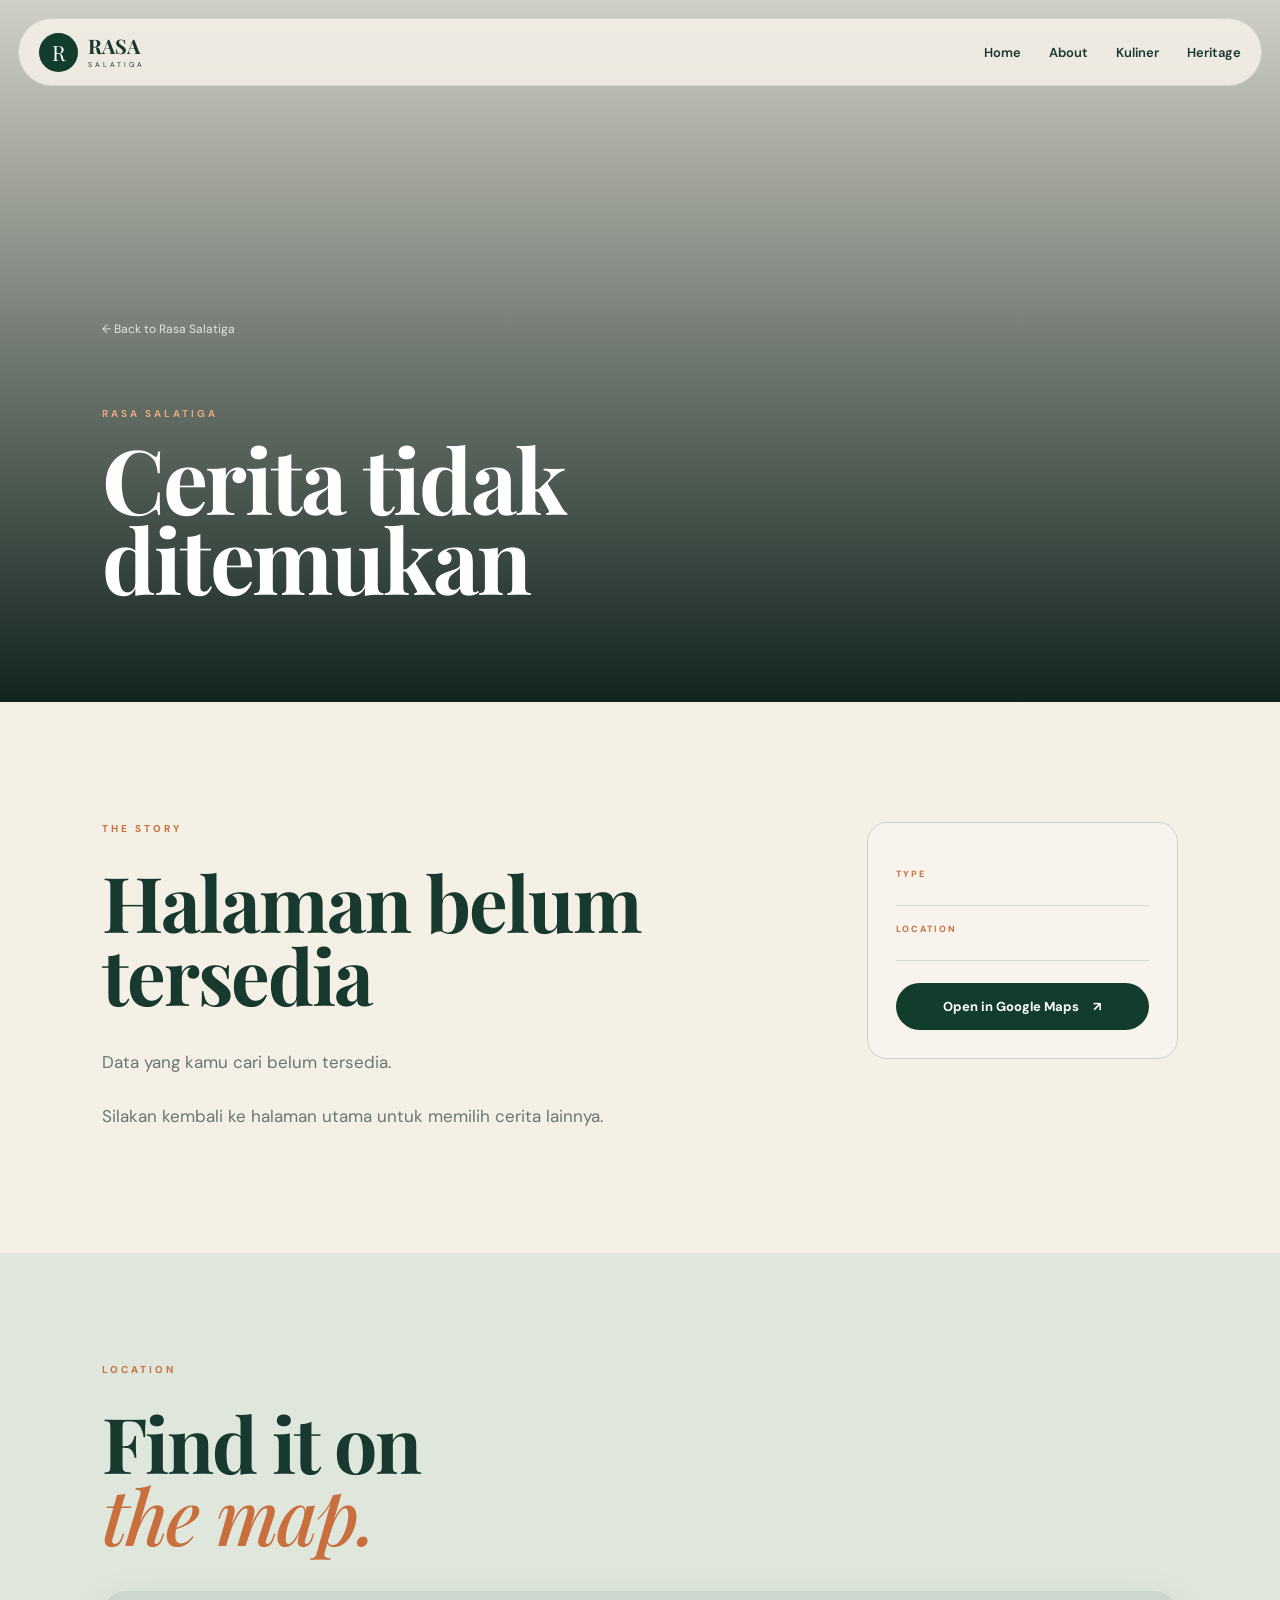
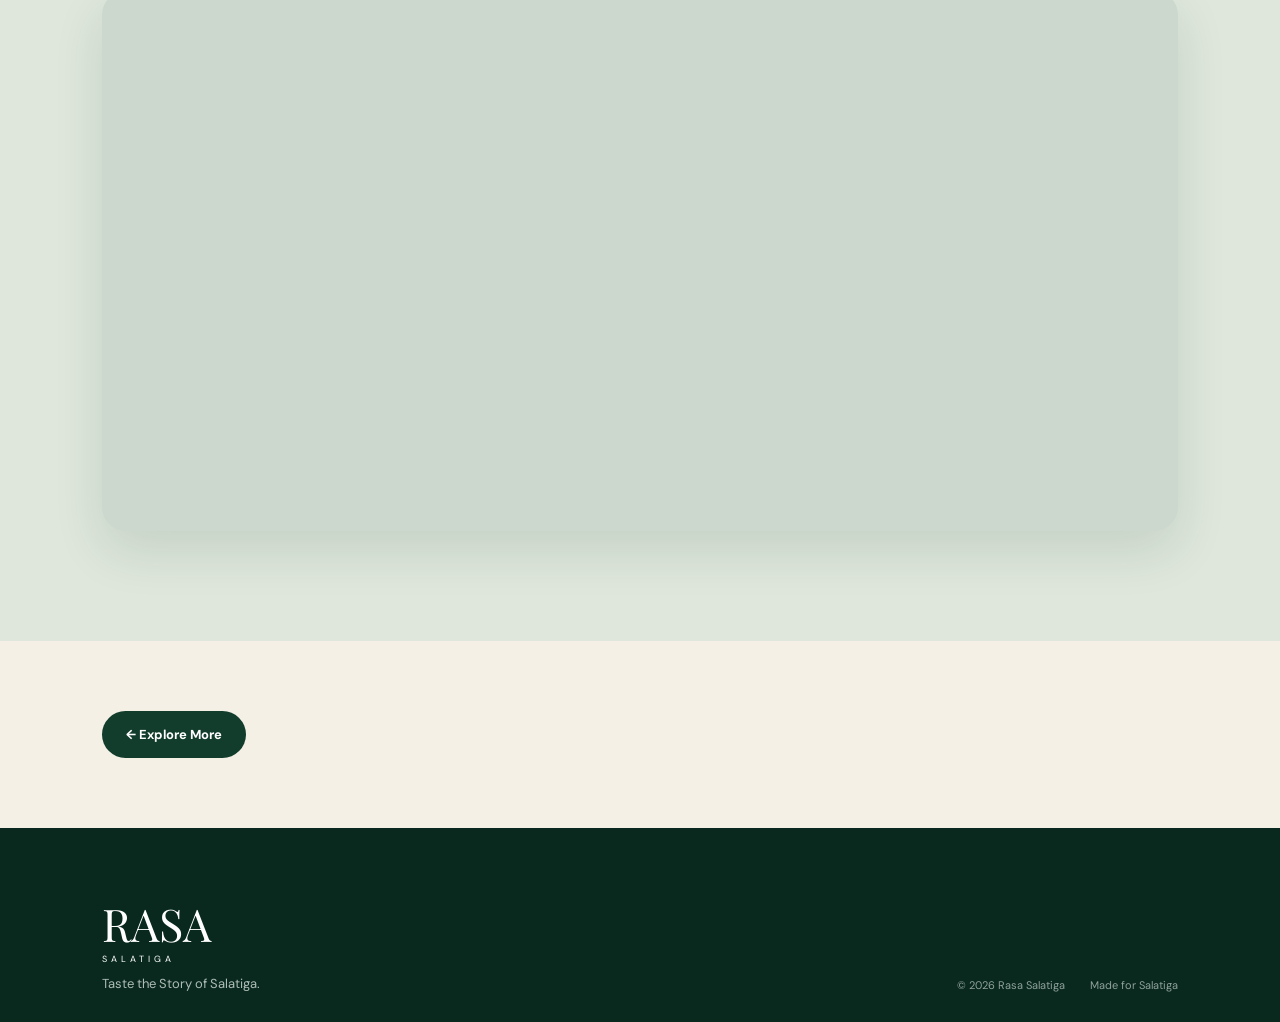
==== detail.html @ db3ddf27 "initial commit" ====
<!DOCTYPE html>
<html lang="id">

<head>

    <meta charset="UTF-8">

    <meta
        name="viewport"
        content="width=device-width, initial-scale=1.0">

    <title>
        Detail — Rasa Salatiga
    </title>


    <link rel="preconnect"
          href="https://fonts.googleapis.com">

    <link
        href="https://fonts.googleapis.com/css2?family=DM+Sans:wght@400;500;600;700&family=Playfair+Display:ital,wght@0,500;0,600;0,700;1,500;1,600&display=swap"
        rel="stylesheet">


    <link
        rel="stylesheet"
        href="css/style.css">

    <link
        rel="stylesheet"
        href="css/detail.css">

</head>


<body>


<header class="site-header">

    <a
        href="index.html"
        class="brand">

        <span class="brand-mark">
            R
        </span>

        <span class="brand-text">

            <strong>
                RASA
            </strong>

            <small>
                SALATIGA
            </small>

        </span>

    </a>


    <nav class="nav">

        <a href="index.html#home">
            Home
        </a>

        <a href="index.html#about">
            About
        </a>

        <a href="index.html#kuliner">
            Kuliner
        </a>

        <a href="index.html#heritage">
            Heritage
        </a>

    </nav>

</header>



<main>



<section
    class="detail-hero"
    id="detailHero">


    <div class="detail-overlay">
    </div>


    <div class="detail-content">


        <a
            href="index.html"
            class="back-link">

            ← Back to Rasa Salatiga

        </a>


        <div
            class="detail-category"
            id="detailCategory">

        </div>


        <h1 id="detailTitle">

            Loading...

        </h1>


        <p id="detailLocation">

        </p>

    </div>

</section>



<!-- STORY -->

<section class="detail-main">


    <div class="story">


        <div class="section-label">

            THE STORY

        </div>


        <h2 id="detailHeading">

        </h2>


        <div id="detailText">

        </div>

    </div>



    <!-- INFO -->

    <aside class="quick-info">


        <div class="info-item">

            <small>
                TYPE
            </small>

            <strong id="detailType">
            </strong>

        </div>


        <div class="info-item">

            <small>
                LOCATION
            </small>

            <strong id="detailAddress">
            </strong>

        </div>


        <a
            id="mapsButton"
            href="#"
            target="_blank"
            class="btn btn-dark">

            Open in Google Maps

            <span>
                ↗
            </span>

        </a>

    </aside>

</section>



<!-- MAP -->

<section class="map-section">


    <div class="map-heading">


        <div>

            <div class="section-label">

                LOCATION

            </div>


            <h2>

                Find it on
                <br>

                <em>the map.</em>

            </h2>

        </div>


    

    </div>



    <div
        class="map-container"
        id="mapContainer">

    </div>

</section>



<section class="detail-bottom">

    <a
        href="index.html#kuliner"
        class="btn btn-dark">

        ← Explore More

    </a>

</section>


</main>



<footer class="footer">

    <div>

        <div class="footer-logo">

            RASA

            <span>
                SALATIGA
            </span>

        </div>


        <p>
            Taste the Story of Salatiga.
        </p>

    </div>


    <div class="footer-bottom">

        <span>
            © 2026 Rasa Salatiga
        </span>

        <span>
            Made for Salatiga
        </span>

    </div>

</footer>



<script
    src="js/detail.js">
</script>


</body>

</html>
---- css/style.css ----
* {
    margin: 0;
    padding: 0;
    box-sizing: border-box;
}

:root {
    --green: #123c2c;
    --dark-green: #09291f;
    --cream: #f5f0e6;
    --sage: #dfe7dc;
    --orange: #c96f3d;
    --text: #18392e;
    --muted: #68776f;
    --white: #ffffff;
}

html {
    scroll-behavior: smooth;
}

body {
    font-family: "DM Sans", sans-serif;
    background: var(--cream);
    color: var(--text);
    overflow-x: hidden;
}

a {
    color: inherit;
}


/* =========================
   NAVBAR
========================= */

.site-header {
    position: fixed;
    z-index: 1000;

    top: 18px;
    left: 50%;

    transform: translateX(-50%);

    width: min(1250px, calc(100% - 36px));
    height: 68px;

    padding: 0 20px;

    display: flex;
    align-items: center;
    justify-content: space-between;

    border-radius: 50px;

    background: rgba(245, 240, 230, .88);

    backdrop-filter: blur(18px);

    border: 1px solid rgba(18, 60, 44, .12);

    transition: .3s;
}

.site-header.scrolled {
    box-shadow:
        0 15px 40px rgba(18, 60, 44, .15);
}


/* BRAND */

.brand {
    display: flex;
    align-items: center;
    gap: 10px;

    text-decoration: none;
}

.brand-mark {
    width: 39px;
    height: 39px;

    display: grid;
    place-items: center;

    border-radius: 50%;

    background: var(--green);

    color: white;

    font-family: "Playfair Display", serif;

    font-size: 21px;
}

.brand-text {
    display: flex;
    flex-direction: column;

    line-height: 1;
}

.brand-text strong {
    font-family: "Playfair Display", serif;

    font-size: 20px;
}

.brand-text small {
    font-size: 7px;

    letter-spacing: 3px;

    margin-top: 5px;
}


/* NAV */

.nav {
    display: flex;
    gap: 28px;
}

.nav a {
    position: relative;

    text-decoration: none;

    font-size: 13px;

    font-weight: 600;
}

.nav a::after {
    content: "";

    position: absolute;

    left: 0;
    bottom: -8px;

    width: 0;
    height: 2px;

    background: var(--orange);

    transition: .3s;
}

.nav a:hover::after,
.nav a.active::after {
    width: 100%;
}


/* Stamp Badge */
.stamp-badge {
    position: absolute;
    top: 15px;
    right: 220px;
    width: 90px;
    height: 90px;
    border: 2px dashed #d47a43;
    border-radius: 50%;
    display: flex;
    justify-content: center;
    align-items: center;
    font-size: 10px;
    text-transform: uppercase;
    color: #d47a43;
    letter-spacing: 1px;
    transform: rotate(-15deg);
    z-index: 4;
    background: rgba(11, 35, 25, 0.9);
    text-align: center;
}




.menu-toggle {
    display: none;

    width: 42px;
    height: 42px;

    border: none;

    background: transparent;

    cursor: pointer;
}

.menu-toggle span {
    display: block;

    width: 20px;
    height: 2px;

    background: var(--green);

    margin: 4px auto;
}


/* =========================
   HERO
========================= */

.hero {
    min-height: 100vh;

    position: relative;

    display: flex;

    align-items: center;

    padding: 150px 8%;

    color: white;

    background: var(--dark-green);

    overflow: hidden;
}

.hero-bg {
    position: absolute;

    inset: -5%;

    background:
        linear-gradient(
            90deg,
            rgba(5, 30, 22, .95),
            rgba(5, 30, 22, .58),
            rgba(5, 30, 22, .1)
        ),
        url("../img/hero.jpg");

    background-size: cover;

    background-position: center;

    transform: scale(1.04);

    transition: transform 1s;
}

.hero-overlay {
    position: absolute;

    inset: 0;

    background:
        radial-gradient(
            circle at 70% 40%,
            rgba(255,255,255,.12),
            transparent 35%
        );
}

.hero-content {
    position: relative;

    z-index: 2;

    max-width: 800px;
}

.eyebrow {
    color: #e6ad88;

    font-size: 10px;

    letter-spacing: 4px;

    font-weight: 700;

    margin-bottom: 25px;
}

.hero h1 {
    font-family: "Playfair Display", serif;

    font-size: clamp(60px, 8vw, 110px);

    line-height: .88;

    letter-spacing: -3px;

    margin-bottom: 30px;
}

.hero h1 em {
    color: var(--orange);

    font-weight: 500;
}

.hero-description {
    max-width: 540px;

    font-size: 17px;

    line-height: 1.8;

    color: #e0e8e3;
}

.hero-buttons {
    display: flex;

    gap: 12px;

    margin-top: 35px;
}


/* BUTTON */

.btn {
    display: inline-flex;

    align-items: center;
    justify-content: center;

    gap: 14px;

    padding: 15px 24px;

    border-radius: 999px;

    text-decoration: none;

    font-size: 13px;

    font-weight: 700;

    transition: .3s;
}

.btn-primary {
    background: var(--orange);

    color: white;
}

.btn-primary:hover {
    transform: translateY(-4px);

    box-shadow:
        0 15px 30px rgba(201,111,61,.25);
}

.btn-outline {
    color: white;

    border: 1px solid rgba(255,255,255,.45);
}

.btn-outline:hover {
    background: white;

    color: var(--green);
}

.btn-dark {
    background: var(--green);

    color: white;
}

.btn-dark:hover {
    background: var(--orange);

    transform: translateY(-3px);
}


/* HERO INFO */

.hero-location {
    position: absolute;

    right: 5%;

    top: 50%;

    writing-mode: vertical-rl;

    font-size: 9px;

    letter-spacing: 3px;

    color: rgba(255,255,255,.7);
}

.hero-scroll {
    position: absolute;

    bottom: 30px;
    left: 8%;

    font-size: 9px;

    letter-spacing: 3px;

    color: rgba(255,255,255,.7);
}

.hero-scroll span {
    color: #e5aa80;

    margin-left: 12px;
}


/* =========================
   SECTION
========================= */

.section {
    padding: 120px 8%;
}

.section-label {
    color: var(--orange);

    font-size: 10px;

    letter-spacing: 3px;

    font-weight: 700;

    margin-bottom: 30px;
}

.section-label.light {
    color: #e4aa82;
}

h2 {
    font-family: "Playfair Display", serif;

    font-size: clamp(45px, 6vw, 78px);

    line-height: .95;

    letter-spacing: -2px;
}

h2 em {
    color: var(--orange);

    font-weight: 500;
}


/* =========================
   ABOUT
========================= */

.about {
    background: var(--cream);
}

.about-grid {
    display: grid;

    grid-template-columns: 1fr 1fr;

    gap: 100px;
}

.kicker {
    font-size: 10px;

    letter-spacing: 3px;

    font-weight: 700;

    margin-bottom: 18px;
}

.about-description {
    max-width: 570px;

    padding-top: 35px;

    font-size: 17px;

    line-height: 1.9;

    color: var(--muted);
}

.about-description p + p {
    margin-top: 22px;
}

.about-description strong {
    color: var(--text);
}


/* =========================
   DARK SECTION
========================= */

.dark-section {
    background: var(--green);

    color: white;
}

.section-heading {
    display: flex;

    justify-content: space-between;

    align-items: flex-end;

    gap: 50px;

    margin-bottom: 60px;
}

.section-heading > p {
    max-width: 390px;

    color: #c0cec7;

    line-height: 1.8;
}


/* =========================
   FOOD
========================= */

.food-grid {
    display: grid;

    grid-template-columns:
        repeat(4, 1fr);

    gap: 18px;
}

.food-card {
    background: var(--cream);

    color: var(--text);

    border-radius: 18px;

    overflow: hidden;

    transition: .4s;
}

.food-card:hover {
    transform: translateY(-10px);

    box-shadow:
        0 20px 40px rgba(0,0,0,.2);
}

.food-image {
    height: 300px;

    position: relative;

    overflow: hidden;
}

.food-image img {
    width: 100%;
    height: 100%;

    object-fit: cover;

    transition: .5s;
}

.food-card:hover img {
    transform: scale(1.08);
}

.food-image span {
    position: absolute;

    right: 15px;
    top: 15px;

    width: 42px;
    height: 42px;

    display: grid;
    place-items: center;

    border-radius: 50%;

    background: white;

    font-size: 11px;

    font-weight: 700;
}

.food-content {
    padding: 25px;
}

.food-content small,
.heritage-info small {
    color: var(--orange);

    font-size: 9px;

    letter-spacing: 2px;

    font-weight: 700;
}

.food-content h3 {
    font-family: "Playfair Display", serif;

    font-size: 27px;

    line-height: 1.05;

    margin: 12px 0;
}

.food-content p {
    color: var(--muted);

    font-size: 13px;

    line-height: 1.7;

    min-height: 65px;
}

.food-content a,
.heritage-info a {
    display: inline-flex;

    align-items: center;

    gap: 9px;

    margin-top: 18px;

    text-decoration: none;

    font-size: 12px;

    font-weight: 700;
}

.food-content b,
.heritage-info b {
    color: var(--orange);

    font-size: 17px;
}


/* =========================
   HERITAGE
========================= */

.heritage {
    background: var(--cream);
}

.heritage-list {
    display: flex;

    flex-direction: column;
}

.heritage-card {
    display: grid;

    grid-template-columns:
        60px 38% 1fr;

    align-items: center;

    gap: 28px;

    padding: 25px 0;

    border-top: 1px solid #ccd2ca;

    transition: .3s;
}

.heritage-card:last-child {
    border-bottom: 1px solid #ccd2ca;
}

.heritage-number {
    font-family: "Playfair Display", serif;

    color: var(--orange);

    font-size: 24px;
}

.heritage-image {
    height: 270px;

    overflow: hidden;

    border-radius: 16px;
}

.heritage-image img {
    width: 100%;
    height: 100%;

    object-fit: cover;

    transition: .5s;
}

.heritage-card:hover img {
    transform: scale(1.07);
}

.heritage-info {
    max-width: 520px;
}

.heritage-info h3 {
    font-family: "Playfair Display", serif;

    font-size: 40px;

    line-height: 1;

    margin: 14px 0;
}

.heritage-info p {
    color: var(--muted);

    line-height: 1.75;

    font-size: 14px;
}


/* =========================
   JOURNEY
========================= */

.journey {
    background: var(--sage);
}

.journey-grid {
    display: grid;

    grid-template-columns: 1fr 1fr;

    gap: 100px;

    align-items: center;
}

.journey-grid > div:first-child > p {
    max-width: 500px;

    margin: 30px 0;

    color: var(--muted);

    line-height: 1.8;
}

.timeline {
    display: flex;

    flex-direction: column;
}

.timeline-item {
    display: grid;

    grid-template-columns: 60px 1fr;

    gap: 18px;
}

.timeline-item > span {
    font-family: "Playfair Display", serif;

    font-size: 24px;

    color: var(--orange);
}

.timeline-item small {
    color: var(--orange);

    font-size: 9px;

    letter-spacing: 2px;

    font-weight: 700;
}

.timeline-item h3 {
    font-family: "Playfair Display", serif;

    font-size: 27px;

    margin: 7px 0;
}

.timeline-item p {
    color: var(--muted);

    font-size: 13px;

    line-height: 1.6;
}

.timeline-line {
    height: 45px;

    width: 1px;

    margin-left: 29px;

    background: #aebcb1;
}


/* =========================
   CONTACT
========================= */

.contact {
    background: var(--cream);
}

.contact-box {
    max-width: 850px;

    margin: auto;

    padding: 80px 30px;

    text-align: center;

    border: 1px solid #ccd2ca;

    border-radius: 28px;
}

.contact-box p {
    max-width: 540px;

    margin: 28px auto;

    color: var(--muted);

    line-height: 1.8;
}



.footer {
    background: var(--dark-green);

    color: white;

    padding: 65px 8% 30px;

    display: flex;

    justify-content: space-between;

    align-items: flex-end;

    gap: 30px;
}

.footer-logo {
    font-family: "Playfair Display", serif;

    font-size: 45px;
}

.footer-logo span {
    display: block;

    font-family: "DM Sans", sans-serif;

    font-size: 9px;

    letter-spacing: 4px;
}

.footer p {
    color: #aebdb5;

    margin-top: 10px;

    font-size: 13px;
}

.footer-bottom {
    display: flex;

    gap: 25px;

    color: #8fa199;

    font-size: 11px;
}




.reveal {
    opacity: 0;

    transform: translateY(30px);

    transition:
        opacity .8s ease,
        transform .8s ease;
}

.reveal.show {
    opacity: 1;

    transform: translateY(0);
}


/* =========================
   RESPONSIVE
========================= */

@media(max-width:1050px) {

    .food-grid {
        grid-template-columns:
            repeat(2, 1fr);
    }

}


@media(max-width:760px) {

    .site-header {
        top: 12px;

        width:
            calc(100% - 24px);
    }


    .menu-toggle {
        display: block;
    }


    .nav {
        display: none;

        position: absolute;

        top: 76px;

        left: 0;
        right: 0;

        padding: 22px;

        border-radius: 22px;

        background: var(--cream);

        box-shadow:
            0 20px 40px rgba(0,0,0,.15);

        flex-direction: column;

        align-items: flex-start;
    }

    .nav.open {
        display: flex;
    }


    .hero {
        padding:
            140px 7% 100px;
    }


    .hero h1 {
        font-size: 60px;

        letter-spacing: -2px;
    }


    .hero-location {
        display: none;
    }


    .section {
        padding:
            85px 7%;
    }


    .about-grid,
    .journey-grid {
        grid-template-columns: 1fr;

        gap: 50px;
    }


    .about-description {
        padding-top: 0;
    }


    .section-heading {
        flex-direction: column;

        align-items: flex-start;
    }


    .food-grid {
        grid-template-columns: 1fr;
    }


    .heritage-card {
        grid-template-columns: 1fr;
    }


    .heritage-number {
        display: none;
    }


    .heritage-image {
        height: 250px;
    }


    .heritage-info h3 {
        font-size: 34px;
    }


    .footer {
        flex-direction: column;

        align-items: flex-start;
    }


    .footer-bottom {
        flex-direction: column;

        gap: 8px;
    }

}


/* HP KECIL */
@media (max-width: 480px) {

    .site-header {
        height: 60px;
        padding: 0 14px;
    }

    .brand-text strong {
        font-size: 17px;
    }

    .hero {
        padding: 125px 6% 90px;
    }

    .hero h1 {
        font-size: clamp(42px, 12vw, 56px);
        letter-spacing: -1.5px;
        overflow-wrap: anywhere;
    }

    .hero-description {
        font-size: 14px;
    }

    .hero-buttons {
        flex-wrap: wrap;
    }

    .btn {
        padding: 13px 18px;
        font-size: 12px;
    }

    .section {
        padding: 70px 6%;
    }

    h2 {
        font-size: clamp(38px, 10vw, 48px);
    }

    .food-image {
        height: 240px;
    }

    .food-content {
        padding: 20px;
    }

    .heritage-image {
        height: 220px;
    }

    .contact-box {
        padding: 55px 20px;
    }

    .footer {
        padding: 50px 6% 25px;
    }
}


img {
    max-width: 100%;
}




.hero-polaroids {
    display: none;
}

@media (min-width: 1200px) {


    .hero {
        position: relative;
    }


    .hero-content {
        position: relative;
        width: 50%;
        max-width: 50%;
        z-index: 2;
    }
    .hero-polaroids {
        display: block;
        position: absolute;
        width: 500px;
        height: 450px;
        right: 4%;
        top: 50%;
        transform: translateY(-50%);
        z-index: 3;
    }

    
    .polaroid {
        position: absolute;
        width: 240px;
        padding: 12px 12px 42px;
        background: #fffdf7;
        box-shadow: 0 12px 30px rgba(0, 0, 0, 0.25);
        border-radius: 2px;
        box-sizing: border-box;
        transition:
            transform 0.3s ease,
            box-shadow 0.3s ease;
    }

    .polaroid img {
        display: block;
        width: 100%;
        height: 260px;
        object-fit: cover;
    }

    .polaroid p {
        position: absolute;
        bottom: 12px;
        left: 0;
        right: 0;
        margin: 0;
        text-align: center;
        font-family: "Playfair Display", serif;
        font-size: 15px;
        font-style: italic;
        color: #38453a;
    }

   

.polaroid-one {
    top: 45px;
    left: 90px;
    transform: rotate(8deg);
    z-index: 2;
}


.polaroid-two {
    top: 130px;
    left: 0;
    transform: rotate(-9deg);
    z-index: 3;
}


  

    .polaroid-one:hover {
        transform: rotate(13deg) translateY(-6px);
        z-index: 4;
        box-shadow: 0 18px 38px rgba(0, 0, 0, 0.3);
    }


    .polaroid-two:hover {
        transform: rotate(-5deg) translateY(-6px);
        z-index: 4;
        box-shadow: 0 18px 38px rgba(0, 0, 0, 0.3);
    }
}
/* TABLET */
@media (min-width: 761px) and (max-width: 1199px) {


    .hero-polaroids {
        display: none !important;
    }

    
    .hero {
        min-height: 100vh;
        padding: 140px 7% 110px;
        display: flex;
        align-items: center;
        position: relative;
    }

   
    .hero-content {
        position: relative;
        width: 100%;
        max-width: 100%;
        z-index: 2;
    }


    .hero h1 {
        font-size: clamp(76px, 10vw, 120px);
        line-height: 0.92;
        letter-spacing: -3px;
        margin-bottom: 32px;
    }

   
    .hero-description {
        max-width: 750px;
        font-size: 18px;
        line-height: 1.9;
    }

    .eyebrow {
        font-size: 12px;
        letter-spacing: 5px;
        margin-bottom: 28px;
    }

    .hero-buttons {
        display: flex;
        flex-wrap: wrap;
        gap: 14px;
        margin-top: 35px;
    }


    .hero-location {
        display: block;
        position: absolute;
        right: 3%;
        top: 50%;
        transform: translateY(-50%);
        writing-mode: vertical-rl;
        font-size: 9px;
        letter-spacing: 3px;
        color: rgba(255, 255, 255, 0.7);
        z-index: 3;
    }
}
---- css/detail.css ----
.detail-hero {

    min-height: 78vh;

    position: relative;

    display: flex;

    align-items: flex-end;

    padding: 140px 8% 85px;

    background-position: center;

    background-size: cover;

    color: white;
}


.detail-overlay {

    position: absolute;

    inset: 0;

    background:
        linear-gradient(
            0deg,
            rgba(5,25,18,.95),
            rgba(5,25,18,.15)
        );
}


.detail-content {

    position: relative;

    z-index: 2;

    max-width: 900px;
}


.back-link {

    display: inline-block;

    color: white;

    text-decoration: none;

    font-size: 12px;

    margin-bottom: 70px;

    opacity: .8;
}


.detail-category {

    color: #e5aa80;

    font-size: 10px;

    letter-spacing: 3px;

    font-weight: 700;
}


.detail-hero h1 {

    font-family:
        "Playfair Display", serif;

    font-size:
        clamp(52px, 7vw, 94px);

    line-height: .9;

    letter-spacing: -2px;

    margin: 18px 0;
}


.detail-hero p {

    color: #d6dfda;
}


/* =========================
   STORY
========================= */

.detail-main {

    display: grid;

    grid-template-columns:
        1.5fr .7fr;

    gap: 100px;

    padding: 120px 8%;

    background: var(--cream);
}


.story {

    max-width: 780px;
}


.story h2 {

    margin-bottom: 35px;
}


#detailText {

    color: var(--muted);

    font-size: 17px;

    line-height: 1.9;
}


#detailText p + p {

    margin-top: 22px;
}


/* =========================
   INFO
========================= */

.quick-info {

    align-self: start;

    padding: 28px;

    border:

        1px solid

        #ccd2ca;

    border-radius: 20px;

    background:
        rgba(255,255,255,.25);
}


.info-item {

    padding: 17px 0;

    border-bottom:
        1px solid #d5d9d2;
}


.info-item small {

    display: block;

    color: var(--orange);

    font-size: 9px;

    letter-spacing: 2px;

    font-weight: 700;

    margin-bottom: 8px;
}


.info-item strong {

    font-size: 13px;

    line-height: 1.5;
}


.quick-info .btn {

    width: 100%;

    margin-top: 22px;
}


/* =========================
   MAP
========================= */

.map-section {

    padding: 110px 8%;

    background: var(--sage);
}


.map-heading {

    display: flex;

    justify-content: space-between;

    align-items: flex-end;

    gap: 50px;

    margin-bottom: 40px;
}


.map-heading p {

    max-width: 360px;

    color: var(--muted);

    line-height: 1.7;
}


.map-container {

    height: 540px;

    width: 100%;

    overflow: hidden;

    border-radius: 24px;

    background: #ccd8ce;

    box-shadow:
        0 20px 50px
        rgba(18,60,44,.12);
}


.map-container iframe {

    width: 100%;

    height: 100%;

    border: 0;
}


.map-placeholder {

    width: 100%;

    height: 100%;

    display: grid;

    place-items: center;

    text-align: center;

    color: #61736a;
}


/* =========================
   BOTTOM
========================= */

.detail-bottom {

    padding: 70px 8%;

    background: var(--cream);
}


/* =========================
   MOBILE
========================= */

@media(max-width:800px) {

    .detail-hero {

        min-height: 70vh;

        padding:
            130px 7% 70px;
    }


    .detail-main {

        grid-template-columns: 1fr;

        gap: 50px;

        padding:
            80px 7%;
    }


    .map-section {

        padding:
            80px 7%;
    }


    .map-heading {

        flex-direction: column;

        align-items: flex-start;
    }


    .map-container {

        height: 430px;

        border-radius: 15px;
    }


    .back-link {

        margin-bottom: 80px;
    }

}
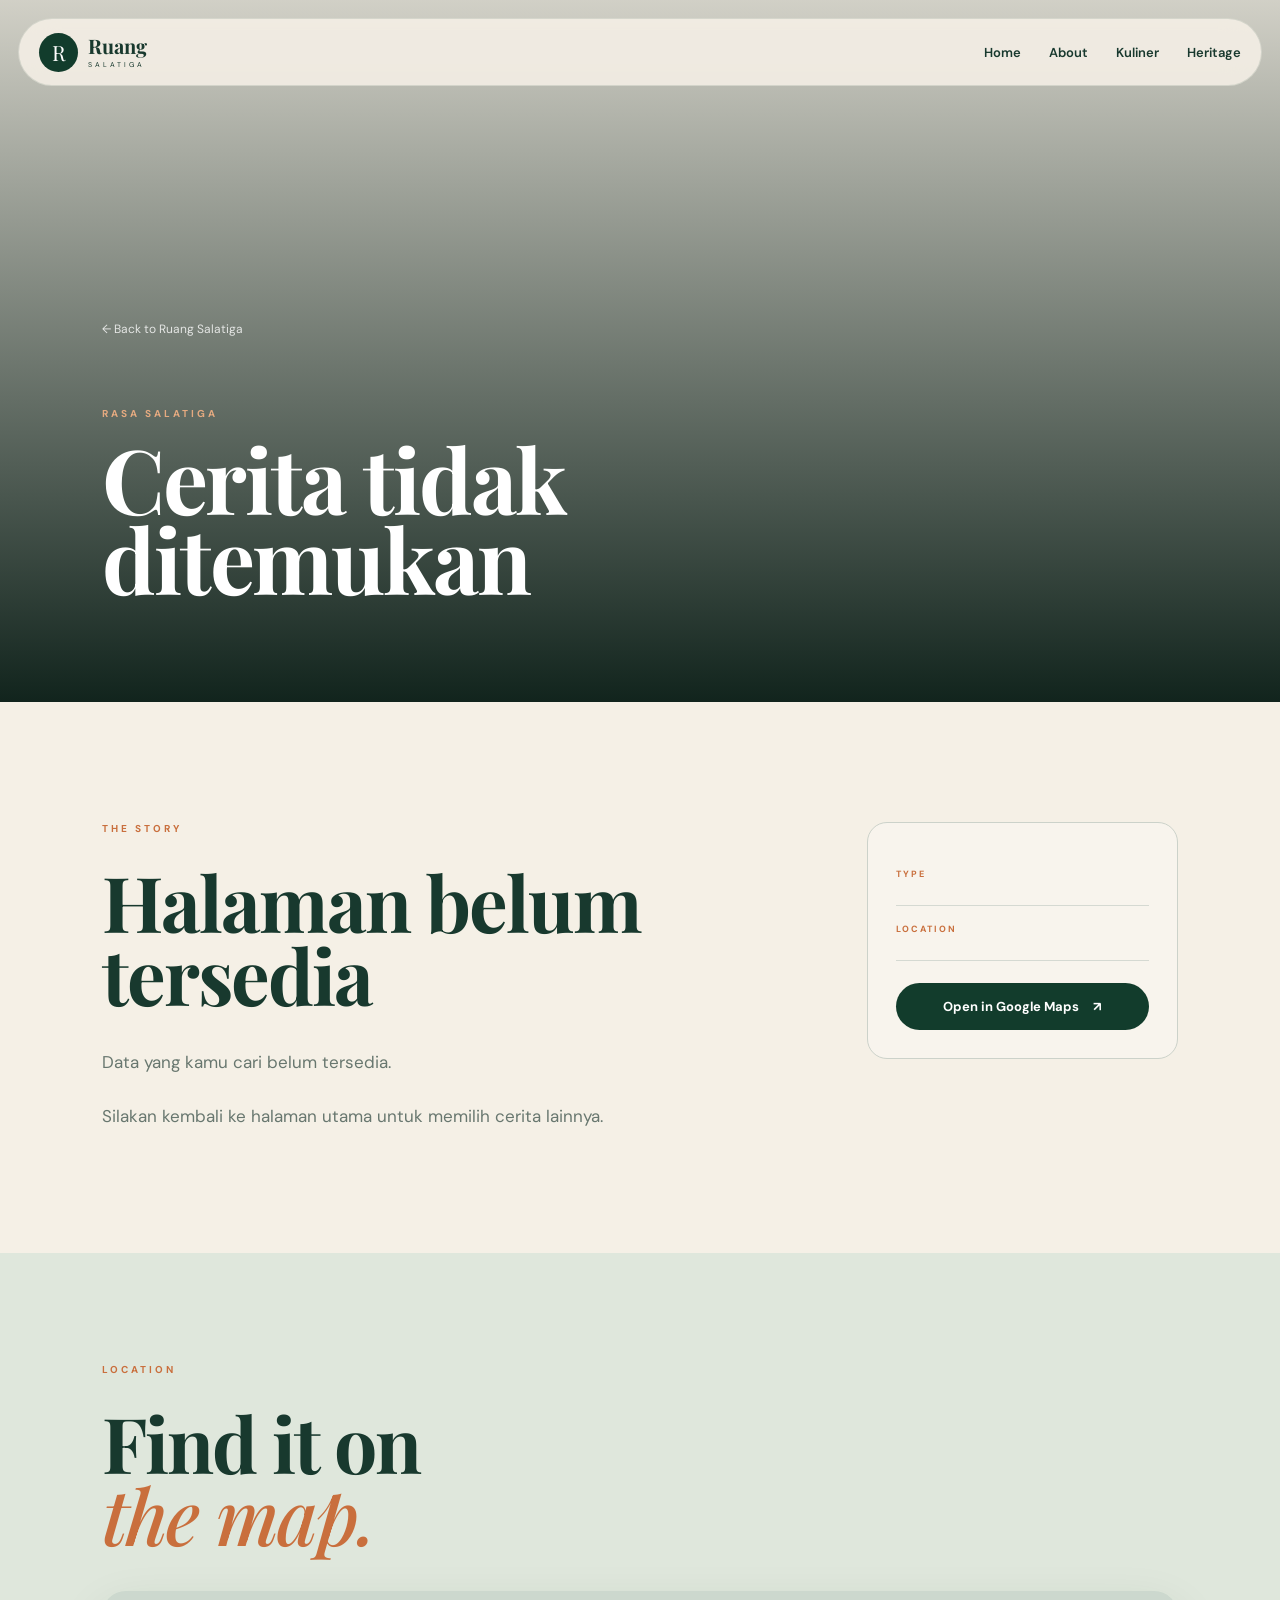
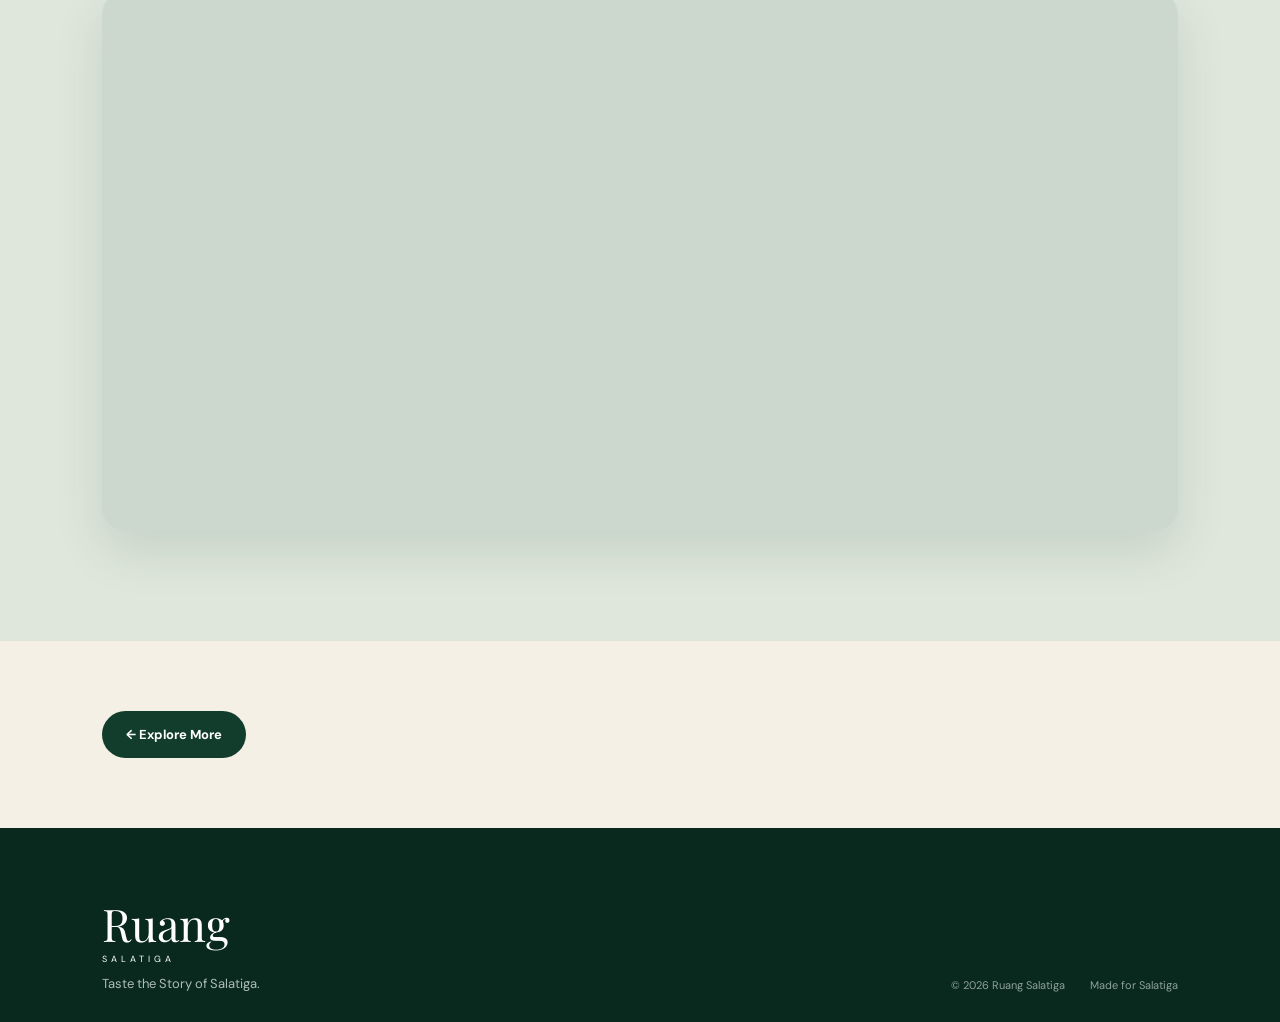
==== commit 1affe1e2: "fixxxx bgt" ====
--- a/detail.html
+++ b/detail.html
@@ -10,7 +10,7 @@
         content="width=device-width, initial-scale=1.0">
 
     <title>
-        Detail — Rasa Salatiga
+        Detail — Ruang Salatiga
     </title>
 
 
@@ -49,7 +49,7 @@
         <span class="brand-text">
 
             <strong>
-                RASA
+                Ruang
             </strong>
 
             <small>
@@ -105,7 +105,7 @@
             href="index.html"
             class="back-link">
 
-            ← Back to Rasa Salatiga
+            ← Back to Ruang Salatiga
 
         </a>
 
@@ -279,7 +279,7 @@
 
         <div class="footer-logo">
 
-            RASA
+            Ruang
 
             <span>
                 SALATIGA
@@ -298,7 +298,7 @@
     <div class="footer-bottom">
 
         <span>
-            © 2026 Rasa Salatiga
+            © 2026 Ruang Salatiga
         </span>
 
         <span>
